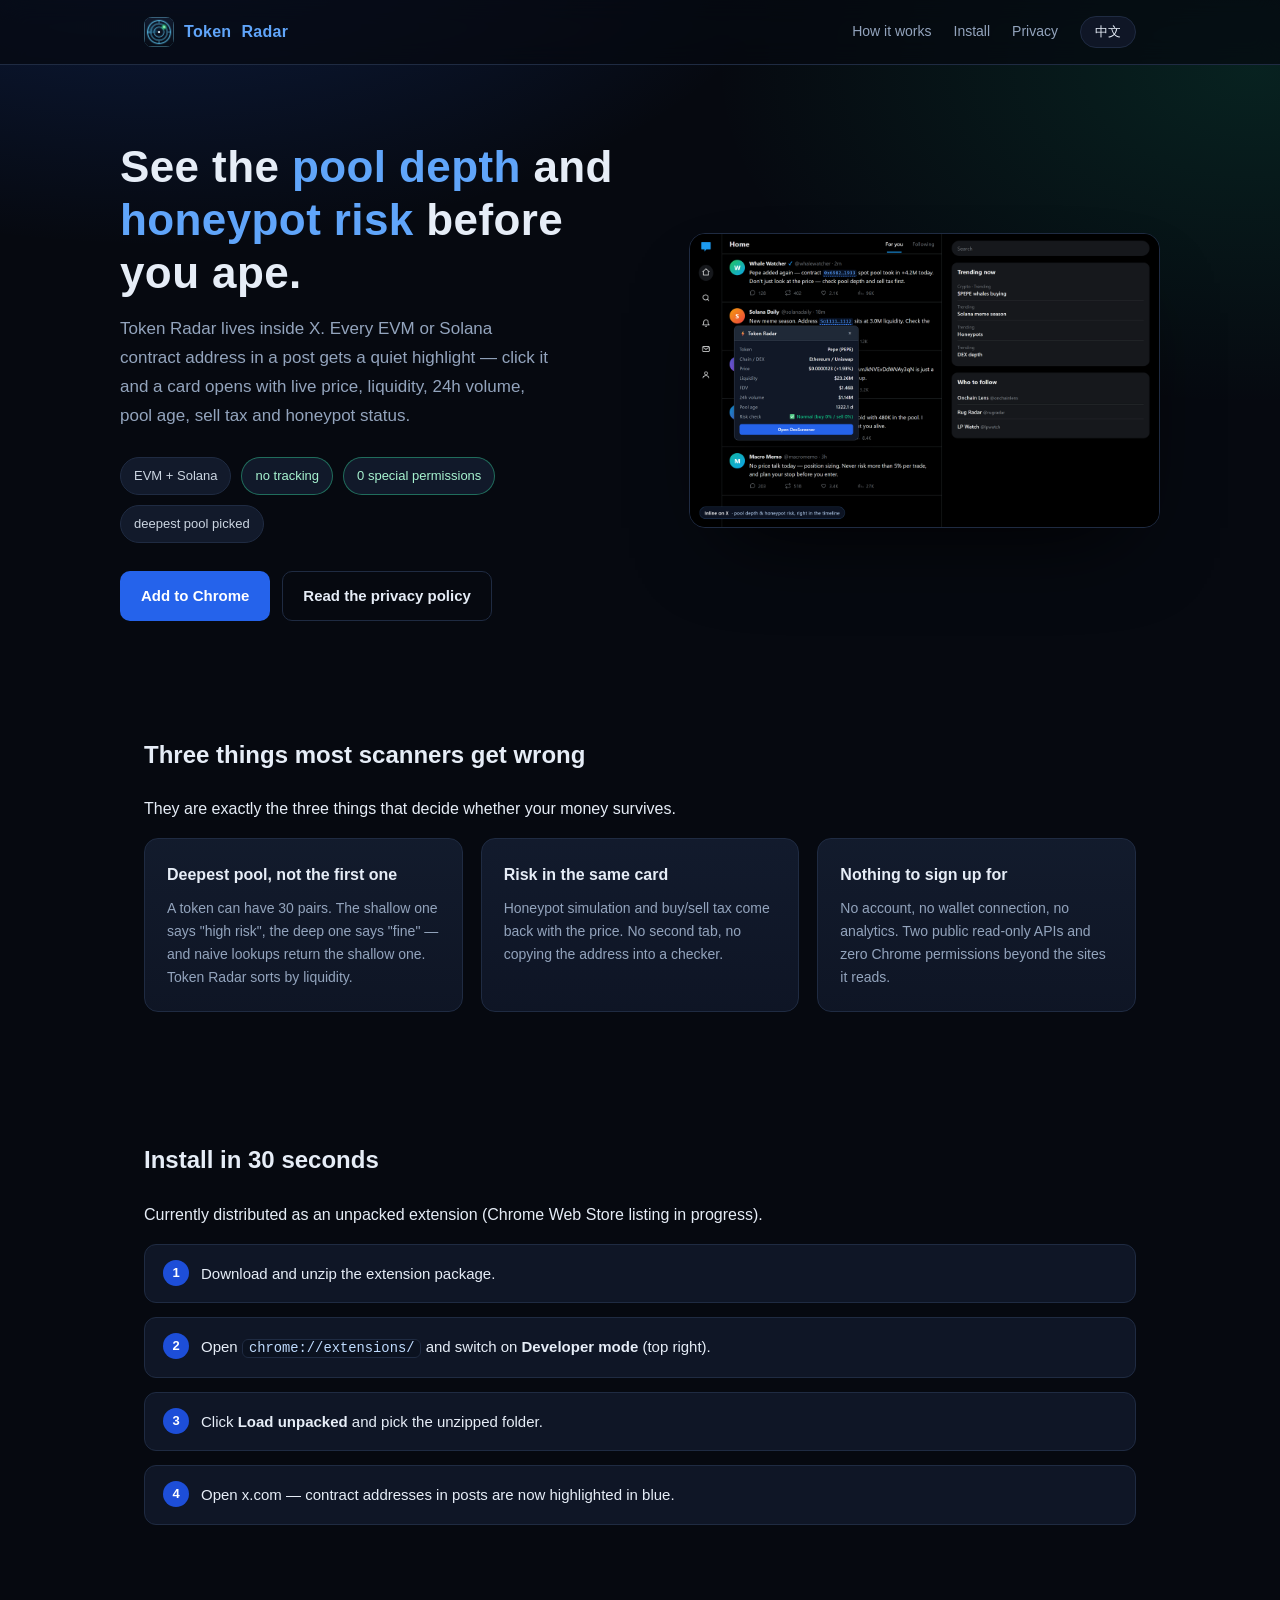
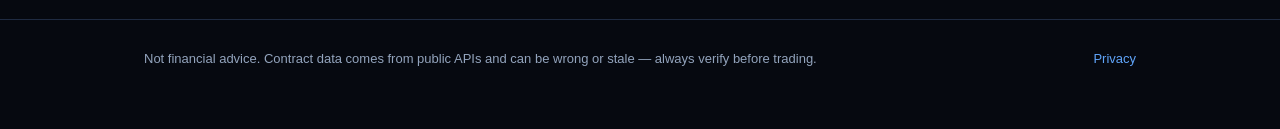
==== store-site/index.html @ ef53864a "Token Radar v1.3.0: extension, docs, privacy site" ====
<!doctype html>
<html lang="en">
<head>
<meta charset="utf-8" />
<meta name="viewport" content="width=device-width, initial-scale=1" />
<title>Web3 Token Radar — DEX price & honeypot risk on X</title>
<meta name="description" content="A Chrome extension that highlights crypto contract addresses on X and shows live DEX price, liquidity depth and honeypot risk. No login, no tracking, zero special permissions." />
<meta property="og:title" content="Web3 Token Radar" />
<meta property="og:description" content="See pool depth and honeypot risk on any contract in a post — without leaving X." />
<meta property="og:image" content="img/store-1-inline-en.png" />
<link rel="icon" href="img/icon128.png" />
<link rel="stylesheet" href="style.css" />
</head>
<body>

<header>
  <div class="wrap nav">
    <a class="brand" href="./"><img src="img/icon128.png" alt="" /> Token <span>Radar</span></a>
    <nav class="links">
      <a href="#how" data-i18n="navHow">How it works</a>
      <a href="#install" data-i18n="navInstall">Install</a>
      <a href="privacy.html" data-i18n="navPrivacy">Privacy</a>
      <button class="lang-btn" id="langBtn" type="button">中文</button>
    </nav>
  </div>
</header>

<main>
  <div class="wrap hero">
    <div>
      <h1 data-i18n="heroTitle">See the <em>pool depth</em> and <em>honeypot risk</em> before you ape.</h1>
      <p class="lead" data-i18n="heroLead">Token Radar lives inside X. Every EVM or Solana contract address in a post gets a quiet highlight — click it and a card opens with live price, liquidity, 24h volume, pool age, sell tax and honeypot status.</p>
      <div class="chips">
        <span class="chip" data-i18n="chipChains">EVM + Solana</span>
        <span class="chip ok" data-i18n="chipNoTracking">no tracking</span>
        <span class="chip ok" data-i18n="chipPerms">0 special permissions</span>
        <span class="chip" data-i18n="chipDeepest">deepest pool picked</span>
      </div>
      <div class="cta">
        <a class="btn" href="#install" data-i18n="ctaInstall">Add to Chrome</a>
        <a class="btn ghost" href="privacy.html" data-i18n="ctaPrivacy">Read the privacy policy</a>
      </div>
    </div>
    <div class="shot"><img src="img/store-1-inline-en.png" alt="Token Radar card open over an X timeline" /></div>
  </div>

  <section id="how">
    <div class="wrap">
      <h2 data-i18n="howTitle">Three things most scanners get wrong</h2>
      <p class="sub" data-i18n="howSub">They are exactly the three things that decide whether your money survives.</p>
      <div class="grid">
        <div class="card">
          <h3 data-i18n="card1Title">Deepest pool, not the first one</h3>
          <p data-i18n="card1Body">A token can have 30 pairs. The shallow one says "high risk", the deep one says "fine" — and naive lookups return the shallow one. Token Radar sorts by liquidity.</p>
        </div>
        <div class="card">
          <h3 data-i18n="card2Title">Risk in the same card</h3>
          <p data-i18n="card2Body">Honeypot simulation and buy/sell tax come back with the price. No second tab, no copying the address into a checker.</p>
        </div>
        <div class="card">
          <h3 data-i18n="card3Title">Nothing to sign up for</h3>
          <p data-i18n="card3Body">No account, no wallet connection, no analytics. Two public read-only APIs and zero Chrome permissions beyond the sites it reads.</p>
        </div>
      </div>
    </div>
  </section>

  <section id="install">
    <div class="wrap">
      <h2 data-i18n="installTitle">Install in 30 seconds</h2>
      <p class="sub" data-i18n="installSub">Currently distributed as an unpacked extension (Chrome Web Store listing in progress).</p>
      <ol class="steps">
        <li data-i18n="step1">Download and unzip the extension package.</li>
        <li data-i18n="step2">Open <code>chrome://extensions/</code> and switch on <strong>Developer mode</strong> (top right).</li>
        <li data-i18n="step3">Click <strong>Load unpacked</strong> and pick the unzipped folder.</li>
        <li data-i18n="step4">Open x.com — contract addresses in posts are now highlighted in blue.</li>
      </ol>
    </div>
  </section>
</main>

<footer>
  <div class="wrap">
    <span data-i18n="footerNote">Not financial advice. Contract data comes from public APIs and can be wrong or stale — always verify before trading.</span>
    <span style="margin-left:auto"><a href="privacy.html" data-i18n="navPrivacy">Privacy</a></span>
  </div>
</footer>

<script>
  // 极简双语切换：英文写死，中文文案放字典里，按钮切换 data-lang 内容
  const ZH = {
    navHow: '怎么用', navInstall: '安装', navPrivacy: '隐私政策',
    heroTitle: '先看<em>池子深度</em>和<em>貔貅风险</em>，再决定要不要冲。',
    heroLead: 'Token Radar 常驻在 X 里。推文中的 EVM / Solana 合约地址会被淡淡高亮，点一下就地弹出卡片：实时价格、流动性、24h 交易量、池子年龄、卖出税与貔貅状态。',
    chipChains: 'EVM + Solana', chipNoTracking: '无埋点', chipPerms: '0 特殊权限', chipDeepest: '自动选最深池子',
    ctaInstall: '安装到 Chrome', ctaPrivacy: '查看隐私政策',
    howTitle: '大多数扫描器搞错的三件事', howSub: '而这三点，恰好决定你的钱能不能活着出来。',
    card1Title: '取最深池子，不是第一条', card1Body: '一个代币可能有 30 个交易对。浅池子显示"高风险"，深池子显示"正常"，而多数工具返回的是浅的那条。Token Radar 按流动性排序取最深。',
    card2Title: '风控就在同一张卡里', card2Body: '貔貅模拟和买卖税与价格一起返回，不用再开第二个标签页、也不用把地址复制到别的检测站。',
    card3Title: '没有任何注册项', card3Body: '无账号、无钱包连接、无统计埋点。只调用两个公开只读接口，除读取的站点外不申请任何 Chrome 权限。',
    installTitle: '30 秒装好', installSub: '目前以「解压加载」方式分发（Chrome 商店审核中）。',
    step1: '下载并解压扩展包。',
    step2: '打开 <code>chrome://extensions/</code>，右上角开启<strong>开发者模式</strong>。',
    step3: '点<strong>加载已解压的扩展程序</strong>，选择刚解压的文件夹。',
    step4: '打开 x.com —— 推文里的合约地址现在会蓝色高亮，点一下出卡。',
    footerNote: '不构成投资建议。合约数据来自公开接口，可能滞后或有误，交易前请自行复核。',
  };
  const EN = {};
  document.querySelectorAll('[data-i18n]').forEach((el) => {
    EN[el.dataset.i18n] = el.innerHTML;
  });

  function apply(lang) {
    const map = lang === 'zh' ? ZH : EN;
    document.querySelectorAll('[data-i18n]').forEach((el) => {
      const key = el.dataset.i18n;
      if (map[key]) el.innerHTML = map[key];
    });
    document.documentElement.lang = lang === 'zh' ? 'zh-CN' : 'en';
    document.getElementById('langBtn').textContent = lang === 'zh' ? 'English' : '中文';
    try { localStorage.setItem('w3r-lang', lang); } catch (e) {}
  }

  let saved = null;
  try { saved = localStorage.getItem('w3r-lang'); } catch (e) {}
  const qs = new URLSearchParams(location.search).get('lang');
  const initial = qs || saved || ((navigator.language || '').toLowerCase().startsWith('zh') ? 'zh' : 'en');
  if (initial === 'zh') apply('zh');

  document.getElementById('langBtn').addEventListener('click', () => {
    apply(document.documentElement.lang === 'zh-CN' ? 'en' : 'zh');
  });
</script>
</body>
</html>
---- store-site/style.css ----
/* Web3 Token Radar · landing + privacy, single stylesheet */
:root {
  --bg: #060910;
  --panel: #0f1626;
  --panel-2: #131c2e;
  --line: #1f2b42;
  --text: #e6edf7;
  --muted: #93a4bd;
  --accent: #60a5fa;
  --accent-2: #34d399;
  --danger: #f87171;
  --radius: 16px;
}

* { box-sizing: border-box; }

html { scroll-behavior: smooth; }

body {
  margin: 0;
  background:
    radial-gradient(1100px 620px at 12% -8%, rgba(37, 99, 235, .26), transparent 62%),
    radial-gradient(900px 560px at 98% 4%, rgba(16, 185, 129, .14), transparent 60%),
    var(--bg);
  color: var(--text);
  font: 16px/1.7 -apple-system, BlinkMacSystemFont, "Segoe UI", "Microsoft YaHei", "Noto Sans SC", Roboto, sans-serif;
  -webkit-font-smoothing: antialiased;
}

.wrap { max-width: 1040px; margin: 0 auto; padding: 0 24px; }

a { color: var(--accent); text-decoration: none; }
a:hover { text-decoration: underline; }

/* ---------- header ---------- */
header {
  position: sticky; top: 0; z-index: 10;
  backdrop-filter: blur(12px);
  background: rgba(6, 9, 16, .72);
  border-bottom: 1px solid var(--line);
}
.nav { display: flex; align-items: center; gap: 16px; height: 64px; }
.brand { display: flex; align-items: center; gap: 10px; font-weight: 700; letter-spacing: .3px; }
.brand img { width: 30px; height: 30px; border-radius: 8px; display: block; }
.brand span { color: var(--accent); }
.nav .links { margin-left: auto; display: flex; align-items: center; gap: 22px; font-size: 14px; color: var(--muted); }
.nav .links a { color: var(--muted); }
.nav .links a:hover { color: var(--text); text-decoration: none; }
.lang-btn {
  background: var(--panel); color: var(--text); border: 1px solid var(--line);
  border-radius: 999px; padding: 6px 14px; font-size: 13px; cursor: pointer;
}
.lang-btn:hover { border-color: var(--accent); }

/* ---------- hero ---------- */
.hero { padding: 76px 0 40px; display: grid; grid-template-columns: 1.05fr .95fr; gap: 48px; align-items: center; }
.hero h1 { font-size: 44px; line-height: 1.2; margin: 0 0 16px; letter-spacing: .4px; word-break: keep-all; }
.hero h1 em { white-space: nowrap; }
.hero h1 em { font-style: normal; color: var(--accent); }
.hero p.lead { color: var(--muted); font-size: 17px; margin: 0 0 26px; max-width: 46ch; }
.chips { display: flex; gap: 10px; flex-wrap: wrap; margin-bottom: 28px; }
.chip {
  font-size: 13px; color: #cbd5e1; padding: 7px 13px; border-radius: 999px;
  background: rgba(19, 28, 46, .9); border: 1px solid var(--line);
}
.chip.ok { border-color: rgba(52, 211, 153, .45); color: #a7f3d0; }
.cta { display: flex; gap: 12px; flex-wrap: wrap; }
.btn {
  display: inline-flex; align-items: center; gap: 8px;
  padding: 11px 20px; border-radius: 10px; font-size: 15px; font-weight: 600;
  background: #2563eb; color: #fff; border: 1px solid transparent;
}
.btn:hover { background: #1d4ed8; text-decoration: none; }
.btn.ghost { background: transparent; border-color: var(--line); color: var(--text); }
.btn.ghost:hover { border-color: var(--accent); text-decoration: none; }

.shot { border-radius: var(--radius); overflow: hidden; border: 1px solid var(--line); box-shadow: 0 40px 90px -40px rgba(0, 0, 0, .95); }
.shot img { display: block; width: 100%; height: auto; }

/* ---------- sections ---------- */
section { padding: 54px 0; }
section > h2 { font-size: 26px; margin: 0 0 8px; }
section > p.sub { color: var(--muted); margin: 0 0 28px; font-size: 15px; }

.grid { display: grid; grid-template-columns: repeat(3, 1fr); gap: 18px; }
.card {
  background: linear-gradient(180deg, rgba(19, 28, 46, .95), rgba(15, 22, 38, .95));
  border: 1px solid var(--line); border-radius: 14px; padding: 22px;
}
.card h3 { margin: 0 0 8px; font-size: 16px; }
.card p { margin: 0; color: var(--muted); font-size: 14px; line-height: 1.65; }

.steps { counter-reset: step; display: grid; gap: 14px; margin: 0; padding: 0; list-style: none; }
.steps li {
  counter-increment: step; position: relative; padding: 16px 18px 16px 56px;
  background: var(--panel); border: 1px solid var(--line); border-radius: 12px; font-size: 15px;
}
.steps li::before {
  content: counter(step); position: absolute; left: 18px; top: 15px;
  width: 26px; height: 26px; border-radius: 50%;
  display: flex; align-items: center; justify-content: center;
  background: #1d4ed8; color: #fff; font-size: 13px; font-weight: 700;
}
code, .mono { font-family: ui-monospace, SFMono-Regular, Consolas, monospace; font-size: .92em; }
code { background: #0b1220; border: 1px solid var(--line); border-radius: 6px; padding: 1px 6px; color: #bfdbfe; }

/* ---------- policy ---------- */
.policy { max-width: 820px; }
.policy h2 { font-size: 30px; margin: 0 0 6px; }
.policy .meta { color: var(--muted); font-size: 14px; margin-bottom: 34px; }
.policy h3 {
  font-size: 18px; margin: 36px 0 12px; padding-top: 20px;
  border-top: 1px solid var(--line);
}
.policy h3:first-of-type { border-top: 0; padding-top: 0; }
.policy p, .policy li { color: #c7d4e6; font-size: 15px; }
.policy ul { padding-left: 22px; }
.policy li { margin-bottom: 8px; }
.policy table { width: 100%; border-collapse: collapse; margin: 16px 0; font-size: 14px; }
.policy th, .policy td { text-align: left; padding: 10px 12px; border-bottom: 1px solid var(--line); vertical-align: top; }
.policy th { color: var(--muted); font-weight: 500; }
.policy .callout {
  background: rgba(37, 99, 235, .1); border: 1px solid rgba(96, 165, 250, .3);
  border-radius: 12px; padding: 16px 18px; margin: 20px 0;
}
.policy .callout strong { color: #dbeafe; }

[data-lang] { display: none; }
[data-lang].on { display: block; }

footer { border-top: 1px solid var(--line); margin-top: 40px; padding: 28px 0 60px; color: var(--muted); font-size: 13px; }
footer .wrap { display: flex; gap: 18px; flex-wrap: wrap; align-items: center; }

@media (max-width: 880px) {
  .hero { grid-template-columns: 1fr; padding-top: 48px; }
  .grid { grid-template-columns: 1fr; }
  .hero h1 { font-size: 34px; }
  .nav .links { gap: 14px; font-size: 13px; }
}
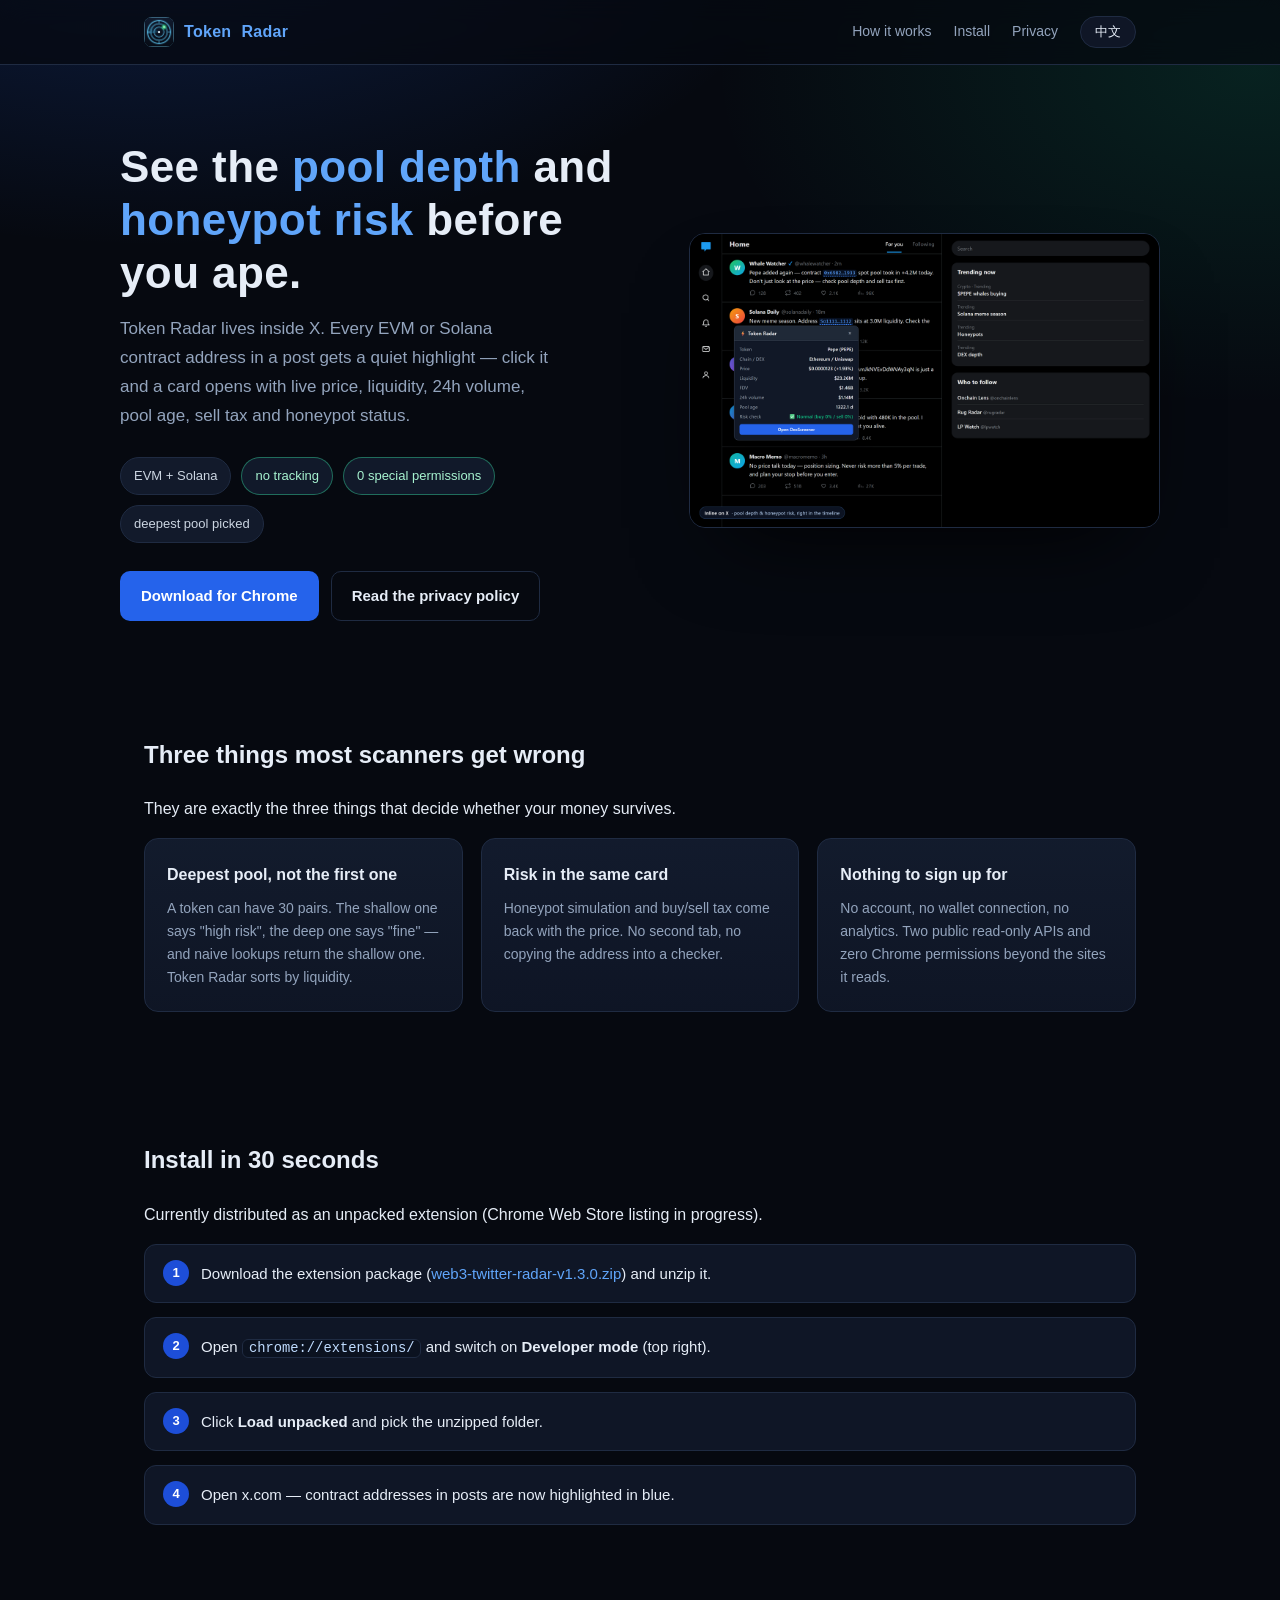
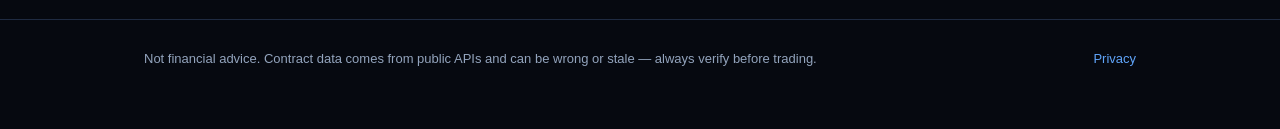
==== commit c3807b77: "README: add real download link; landing page CTA links to release" ====
--- a/store-site/index.html
+++ b/store-site/index.html
@@ -37,7 +37,7 @@
         <span class="chip" data-i18n="chipDeepest">deepest pool picked</span>
       </div>
       <div class="cta">
-        <a class="btn" href="#install" data-i18n="ctaInstall">Add to Chrome</a>
+        <a class="btn" href="https://github.com/maomaoyu777/token-radar-release/releases/latest/download/web3-twitter-radar-v1.3.0.zip" data-i18n="ctaInstall">Download for Chrome</a>
         <a class="btn ghost" href="privacy.html" data-i18n="ctaPrivacy">Read the privacy policy</a>
       </div>
     </div>
@@ -70,7 +70,7 @@
       <h2 data-i18n="installTitle">Install in 30 seconds</h2>
       <p class="sub" data-i18n="installSub">Currently distributed as an unpacked extension (Chrome Web Store listing in progress).</p>
       <ol class="steps">
-        <li data-i18n="step1">Download and unzip the extension package.</li>
+        <li data-i18n="step1">Download the extension package (<a href="https://github.com/maomaoyu777/token-radar-release/releases/latest/download/web3-twitter-radar-v1.3.0.zip">web3-twitter-radar-v1.3.0.zip</a>) and unzip it.</li>
         <li data-i18n="step2">Open <code>chrome://extensions/</code> and switch on <strong>Developer mode</strong> (top right).</li>
         <li data-i18n="step3">Click <strong>Load unpacked</strong> and pick the unzipped folder.</li>
         <li data-i18n="step4">Open x.com — contract addresses in posts are now highlighted in blue.</li>
@@ -93,13 +93,13 @@
     heroTitle: '先看<em>池子深度</em>和<em>貔貅风险</em>，再决定要不要冲。',
     heroLead: 'Token Radar 常驻在 X 里。推文中的 EVM / Solana 合约地址会被淡淡高亮，点一下就地弹出卡片：实时价格、流动性、24h 交易量、池子年龄、卖出税与貔貅状态。',
     chipChains: 'EVM + Solana', chipNoTracking: '无埋点', chipPerms: '0 特殊权限', chipDeepest: '自动选最深池子',
-    ctaInstall: '安装到 Chrome', ctaPrivacy: '查看隐私政策',
+    ctaInstall: '下载安装包', ctaPrivacy: '查看隐私政策',
     howTitle: '大多数扫描器搞错的三件事', howSub: '而这三点，恰好决定你的钱能不能活着出来。',
     card1Title: '取最深池子，不是第一条', card1Body: '一个代币可能有 30 个交易对。浅池子显示"高风险"，深池子显示"正常"，而多数工具返回的是浅的那条。Token Radar 按流动性排序取最深。',
     card2Title: '风控就在同一张卡里', card2Body: '貔貅模拟和买卖税与价格一起返回，不用再开第二个标签页、也不用把地址复制到别的检测站。',
     card3Title: '没有任何注册项', card3Body: '无账号、无钱包连接、无统计埋点。只调用两个公开只读接口，除读取的站点外不申请任何 Chrome 权限。',
     installTitle: '30 秒装好', installSub: '目前以「解压加载」方式分发（Chrome 商店审核中）。',
-    step1: '下载并解压扩展包。',
+    step1: '下载 <a href="https://github.com/maomaoyu777/token-radar-release/releases/latest/download/web3-twitter-radar-v1.3.0.zip" style="color:#60a5fa">web3-twitter-radar-v1.3.0.zip</a> 并解压。',
     step2: '打开 <code>chrome://extensions/</code>，右上角开启<strong>开发者模式</strong>。',
     step3: '点<strong>加载已解压的扩展程序</strong>，选择刚解压的文件夹。',
     step4: '打开 x.com —— 推文里的合约地址现在会蓝色高亮，点一下出卡。',
